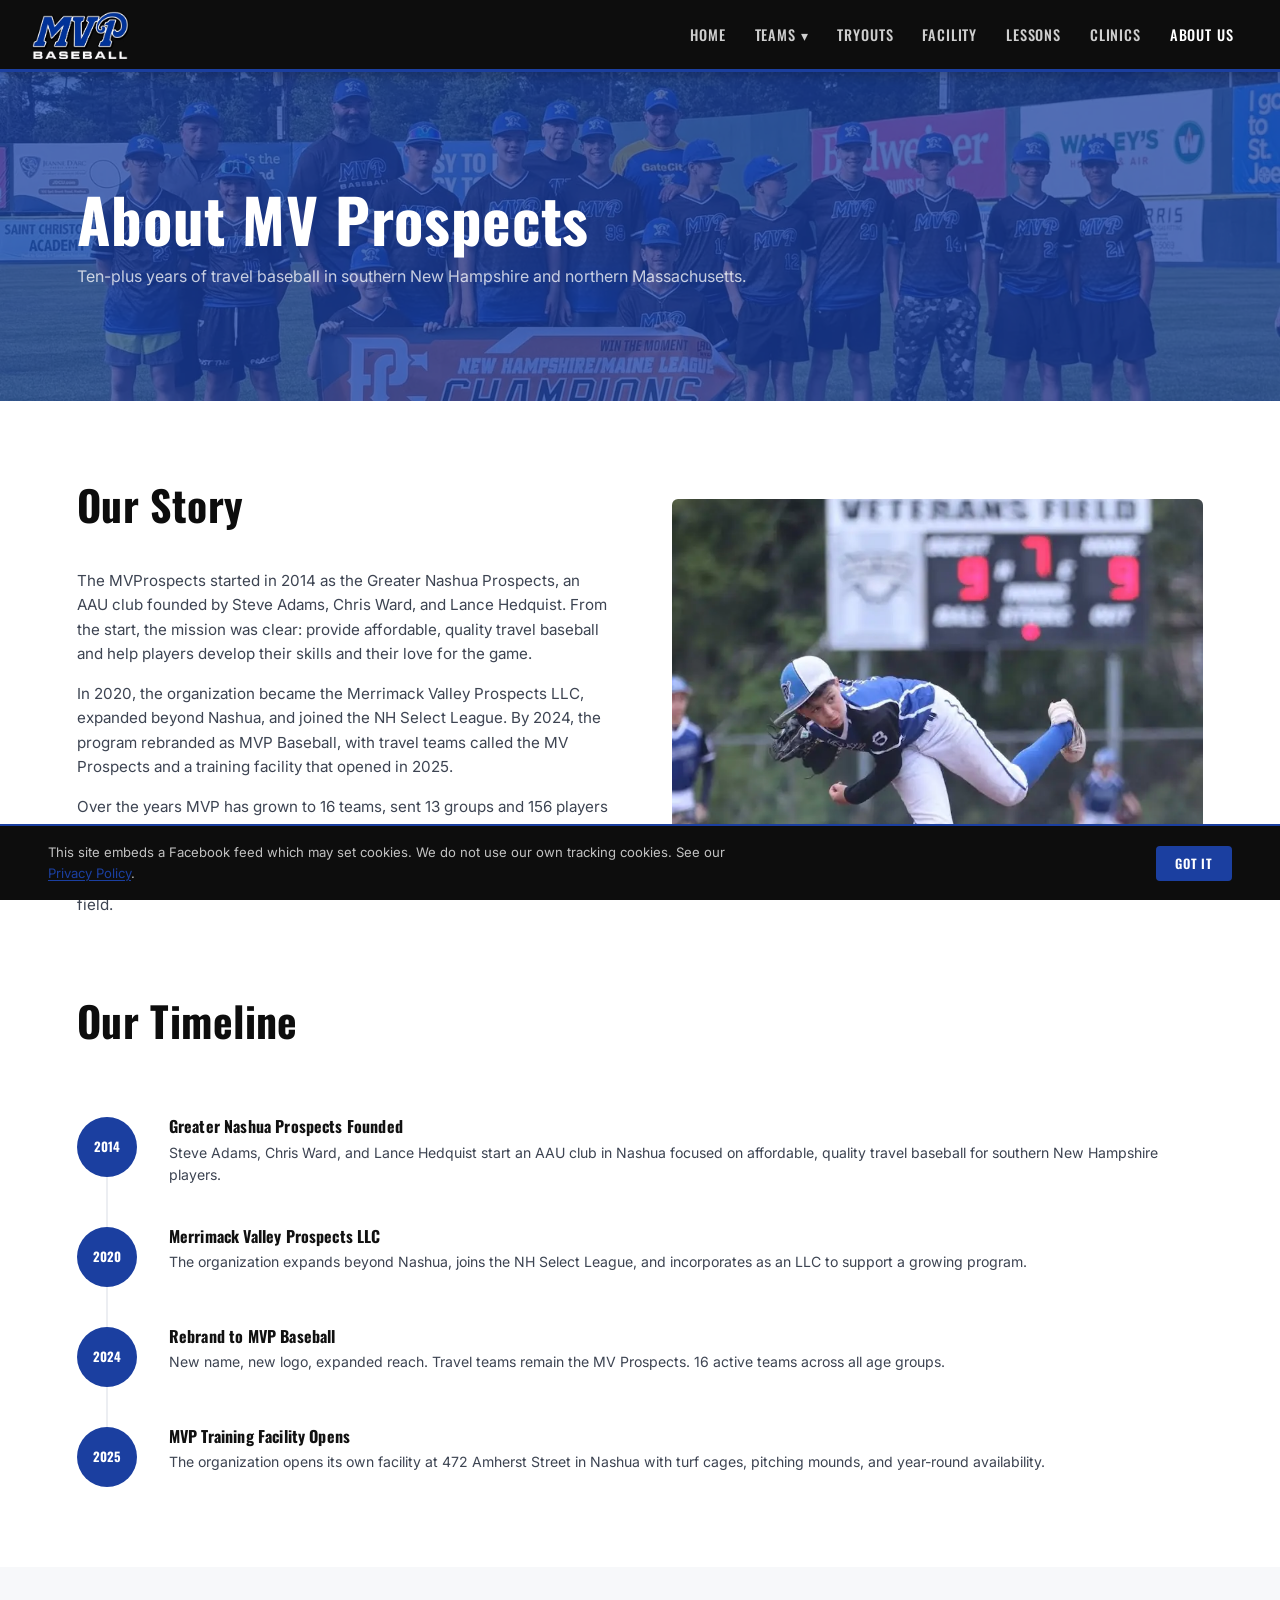
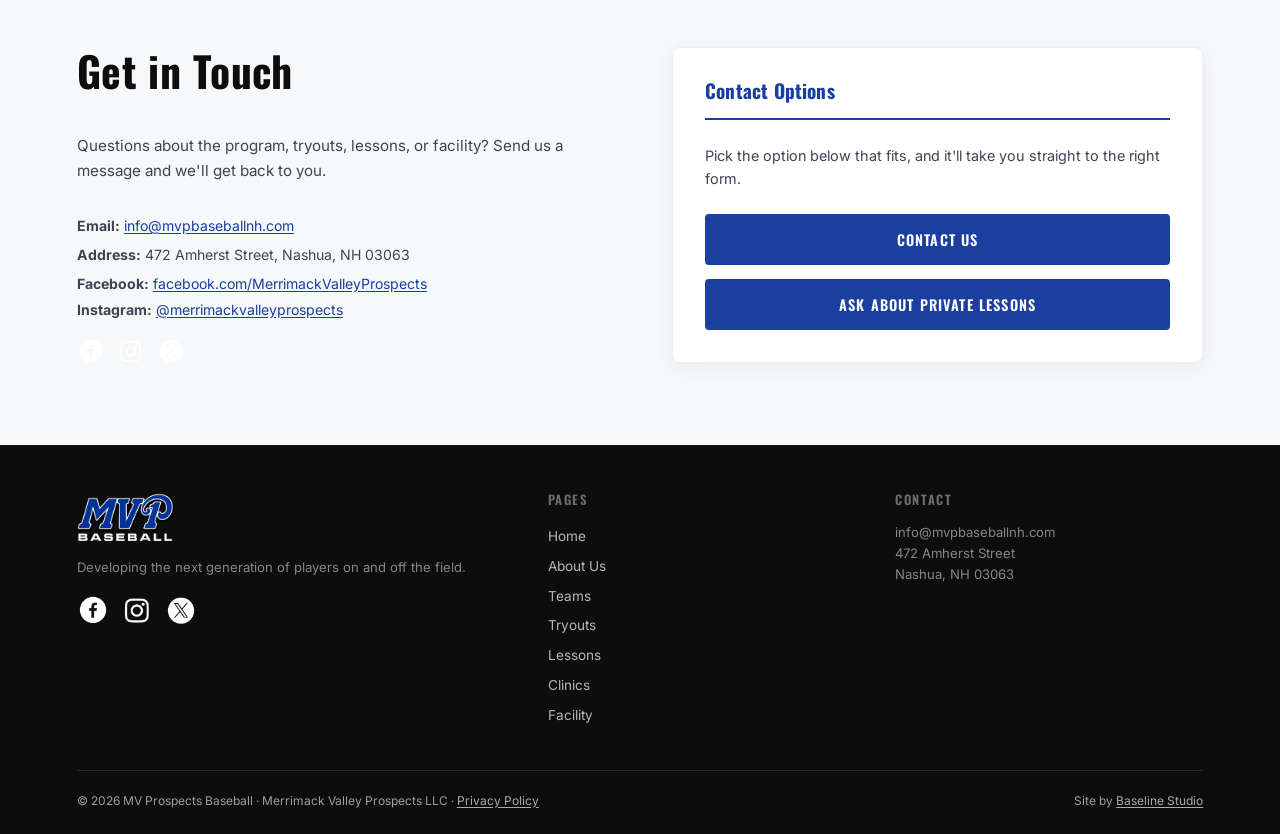
==== about.html @ f2919885 "all page splits" ====
<!DOCTYPE html>
<html lang="en">
<head>
<script>document.documentElement.classList.add('js');</script>
<meta charset="UTF-8">
<meta name="viewport" content="width=device-width, initial-scale=1.0">
<title>About Us | MV Prospects Baseball, Nashua NH</title>
<meta name="description" content="MV Prospects Baseball has served southern New Hampshire travel baseball players since 2014. Learn our story and see our timeline from Greater Nashua Prospects to today.">
<link rel="canonical" href="https://mvprospectsnh.com/about">
<meta property="og:title" content="About Us | MV Prospects Baseball, Nashua NH">
<meta property="og:description" content="MV Prospects Baseball has served southern New Hampshire travel baseball players since 2014.">
<meta property="og:type" content="website">
<meta property="og:url" content="https://mvprospectsnh.com/about">
<meta property="og:image" content="https://mvprospectsnh.com/assets/team1.webp">
<link rel="preconnect" href="https://fonts.googleapis.com">
<link href="https://fonts.googleapis.com/css2?family=Oswald:wght@400;500;600;700&family=Inter:wght@300;400;500;600&display=swap" rel="stylesheet">
<link rel="stylesheet" href="styles.css">
<script type="application/ld+json">
{
  "@context": "https://schema.org",
  "@type": "SportsClub",
  "name": "MV Prospects Baseball",
  "alternateName": "Merrimack Valley Prospects",
  "url": "https://mvprospectsnh.com/",
  "logo": "https://mvprospectsnh.com/assets/mvplogo.avif",
  "foundingDate": "2014",
  "address": {
    "@type": "PostalAddress",
    "streetAddress": "472 Amherst Street",
    "addressLocality": "Nashua",
    "addressRegion": "NH",
    "postalCode": "03063",
    "addressCountry": "US"
  },
  "areaServed": "Nashua, NH and southern New Hampshire",
  "sameAs": [
    "https://www.facebook.com/MerrimackValleyProspects/",
    "https://www.instagram.com/merrimackvalleyprospects/",
    "https://x.com/prospectsvalley"
  ]
}
</script>
</head>
<body data-page="about">

<a href="#main-content" class="skip-link">Skip to main content</a>
<div id="site-header"></div>

<main id="main-content" tabindex="-1">
  <div class="page-hero" style="position:relative;overflow:hidden;">
    <img src="assets/team1.webp" onerror="this.onerror=null;this.src='assets/team1.jpg';" alt="" style="position:absolute;inset:0;width:100%;height:100%;object-fit:cover;object-position:center 54%;opacity:0.25;z-index:0;">
    <h1 style="position:relative;z-index:1;">About MV Prospects</h1>
    <p style="position:relative;z-index:1;">Ten-plus years of travel baseball in southern New Hampshire and northern Massachusetts.</p>
  </div>
  <section class="section">
    <div class="split fade-in" style="margin-bottom:5rem;">
      <div>
        <div class="section-header"><h2>Our Story</h2></div>
        <p style="color:var(--gray-700);margin-bottom:1rem;font-size:0.95rem;">The MVProspects started in 2014 as the Greater Nashua Prospects, an AAU club founded by Steve Adams, Chris Ward, and Lance Hedquist. From the start, the mission was clear: provide affordable, quality travel baseball and help players develop their skills and their love for the game.</p>
        <p style="color:var(--gray-700);margin-bottom:1rem;font-size:0.95rem;">In 2020, the organization became the Merrimack Valley Prospects LLC, expanded beyond Nashua, and joined the NH Select League. By 2024, the program rebranded as MVP Baseball, with travel teams called the MV Prospects and a training facility that opened in 2025.</p>
        <p style="color:var(--gray-700);font-size:0.95rem;">Over the years MVP has grown to 16 teams, sent 13 groups and 156 players to Cooperstown, and created memories for hundreds of kids across the region. Success here isn't only measured in wins. It's about a love for the game, building community, and helping every player grow on and off the field.</p>
      </div>
      <div class="split-img img-zoom about-action3" style="overflow:hidden;border-radius:6px;">
        <img src="assets/action3.webp" onerror="this.onerror=null;this.src='assets/action3.jpg';" style="width:100%;height:100%;object-fit:cover;" loading="lazy" alt="MV Prospects game action">
      </div>
    </div>

    <div class="section-header"><h2>Our Timeline</h2></div>
    <div class="timeline" style="margin-bottom:0;">
      <div class="timeline-item fade-in stagger-1">
        <div class="timeline-year">2014</div>
        <div class="timeline-content">
          <h3>Greater Nashua Prospects Founded</h3>
          <p>Steve Adams, Chris Ward, and Lance Hedquist start an AAU club in Nashua focused on affordable, quality travel baseball for southern New Hampshire players.</p>
        </div>
      </div>
      <div class="timeline-item fade-in stagger-2">
        <div class="timeline-year">2020</div>
        <div class="timeline-content">
          <h3>Merrimack Valley Prospects LLC</h3>
          <p>The organization expands beyond Nashua, joins the NH Select League, and incorporates as an LLC to support a growing program.</p>
        </div>
      </div>
      <div class="timeline-item fade-in stagger-3">
        <div class="timeline-year">2024</div>
        <div class="timeline-content">
          <h3>Rebrand to MVP Baseball</h3>
          <p>New name, new logo, expanded reach. Travel teams remain the MV Prospects. 16 active teams across all age groups.</p>
        </div>
      </div>
      <div class="timeline-item fade-in stagger-4" style="padding-bottom:0;">
        <div class="timeline-year">2025</div>
        <div class="timeline-content">
          <h3>MVP Training Facility Opens</h3>
          <p>The organization opens its own facility at 472 Amherst Street in Nashua with turf cages, pitching mounds, and year-round availability.</p>
        </div>
      </div>
    </div>
  </section>

  <!-- Contact form on about page -->
  <section class="section section-alt">
    <div class="about-contact-grid">
      <div>
        <div class="section-header"><h2>Get in Touch</h2></div>
        <p style="color:var(--gray-700);font-size:0.95rem;margin-bottom:1.2rem;">Questions about the program, tryouts, lessons, or facility? Send us a message and we'll get back to you.</p>
        <div style="margin-top:2rem;">
          <p style="font-size:0.88rem;color:var(--gray-700);margin-bottom:0.4rem;"><strong>Email:</strong> <a href="mailto:info@mvpbaseballnh.com" style="color:var(--blue);">info@mvpbaseballnh.com</a></p>
          <p style="font-size:0.88rem;color:var(--gray-700);margin-bottom:0.4rem;"><strong>Address:</strong> 472 Amherst Street, Nashua, NH 03063</p>
          <p style="font-size:0.88rem;color:var(--gray-700);margin-bottom:0.2rem;"><strong>Facebook:</strong> <a href="https://www.facebook.com/MerrimackValleyProspects/" target="_blank" style="color:var(--blue);">facebook.com/MerrimackValleyProspects</a></p>
          <p style="font-size:0.88rem;color:var(--gray-700);margin-bottom:1rem;"><strong>Instagram:</strong> <a href="https://www.instagram.com/merrimackvalleyprospects/" target="_blank" style="color:var(--blue);">@merrimackvalleyprospects</a></p>
          <div style="display:flex;gap:0.75rem;margin-top:0.5rem;">
            <a href="https://www.facebook.com/MerrimackValleyProspects/" target="_blank"><img src="assets/facebook_logo.avif" alt="Facebook" style="width:28px;height:28px;object-fit:contain;"></a>
            <a href="https://www.instagram.com/merrimackvalleyprospects/" target="_blank"><img src="assets/insta_logo.avif" alt="Instagram" style="width:28px;height:28px;object-fit:contain;"></a>
            <a href="https://x.com/prospectsvalley" target="_blank"><img src="assets/x_logo.avif" alt="X" style="width:28px;height:28px;object-fit:contain;"></a>
          </div>
        </div>
      </div>
      <div class="contact-form-card fade-in">
        <h3>Contact Options</h3>
        <p style="color:var(--gray-700);font-size:0.9rem;margin-bottom:1.5rem;">Pick the option below that fits, and it'll take you straight to the right form.</p>
        <a href="https://mvprospectsnh.byga.net/f/lwzmftkkul" target="_blank" class="btn btn-primary" style="width:100%;text-align:center;display:block;margin-bottom:0.9rem;">Contact Us</a>
        <a href="https://mvprospectsnh.byga.net/f/oagjrgxjys" target="_blank" class="btn btn-primary" style="width:100%;text-align:center;display:block;">Ask About Private Lessons</a>
      </div>
    </div>
  </section>
</main>

<div id="site-footer"></div>

<script src="main.js"></script>
<script data-goatcounter="https://mvprospects.goatcounter.com/count" async src="//gc.zgo.at/count.js"></script>
</body>
</html>
---- styles.css ----
*, *::before, *::after { box-sizing: border-box; margin: 0; padding: 0; }
html { scroll-behavior: smooth; }
body { font-family: 'Inter', sans-serif; background: #fff; color: #111; line-height: 1.6; }
a, button, [onclick] { cursor: pointer; }
a { text-decoration: none; color: inherit; }
img { max-width: 100%; display: block; }

:root {
  --blue:       #1B3FA0;
  --blue-dark:  #122B6E;
  --blue-light: #2E56C8;
  --black:      #0D0D0D;
  --gold:       #D4A017;
  --white:      #ffffff;
  --gray-50:    #F7F8FA;
  --gray-100:   #ECEEF2;
  --gray-400:   #6B7280;
  --gray-700:   #3D4452;
  --nav-h:      72px;
}

::selection { background: var(--blue); color: var(--white); }
a:focus-visible, button:focus-visible, input:focus-visible, select:focus-visible, textarea:focus-visible {
  outline: 2px solid var(--blue-light); outline-offset: 2px;
}
:root { --ease-out: cubic-bezier(0.22, 1, 0.36, 1); }
@media (prefers-reduced-motion: reduce) {
  *, *::before, *::after {
    animation-duration: 0.01ms !important;
    animation-iteration-count: 1 !important;
    transition-duration: 0.01ms !important;
    scroll-behavior: auto !important;
  }
}

h1,h2,h3,h4,h5 { font-family: 'Oswald', sans-serif; font-weight: 700; line-height: 1.15; letter-spacing: 0.01em; }
h1 { font-size: clamp(2.2rem, 5vw, 3.8rem); }
h2 { font-size: clamp(1.6rem, 3.5vw, 2.6rem); }
h3 { font-size: 1.3rem; }

/* NAV */
.nav {
  position: fixed; top: 0; left: 0; right: 0; z-index: 1000;
  height: var(--nav-h);
  background: var(--black);
  border-bottom: 3px solid var(--blue);
  display: flex; align-items: center;
  padding: 0 2rem;
  box-shadow: 0 2px 12px rgba(0,0,0,0.3);
}
.nav-logo { display: flex; align-items: center; flex-shrink: 0; }
.nav-logo img { height: 48px; width: auto; }
.nav-links {
  display: flex; align-items: center; gap: 0;
  margin-left: auto; list-style: none;
}
.nav-links li { position: relative; }
.nav-links a, .nav-links button {
  display: block; padding: 0 0.9rem;
  height: var(--nav-h); line-height: var(--nav-h);
  font-family: 'Oswald', sans-serif; font-size: 0.9rem; font-weight: 500;
  letter-spacing: 0.06em; text-transform: uppercase;
  color: rgba(255,255,255,0.8); background: none; border: none;
  transition: color 0.15s; white-space: nowrap;
}
.nav-links a:hover, .nav-links button:hover, .nav-links a[aria-current="page"] { color: var(--white); }
.nav-links li:hover .nav-dropdown, .nav-links li:focus-within .nav-dropdown { display: grid; }
.nav-dropdown {
  display: none;
  position: absolute; top: calc(var(--nav-h) - 3px); left: 0;
  background: var(--white);
  border-top: 3px solid var(--blue);
  border-bottom: 3px solid var(--blue);
  grid-template-columns: repeat(3, 1fr);
  min-width: 480px;
  box-shadow: 0 8px 24px rgba(0,0,0,0.12);
  z-index: 100;
}
.nav-dropdown a {
  display: block; height: auto; line-height: 1;
  padding: 0.7rem 1rem; font-size: 0.82rem;
  color: var(--gray-700); border-right: 1px solid var(--gray-100);
  border-bottom: 1px solid var(--gray-100);
}
.nav-dropdown a:hover { background: var(--gray-50); color: var(--blue); }
.nav-cta {
  margin-left: 0.8rem;
  padding: 0 1.2rem !important;
  height: 38px !important; line-height: 38px !important;
  background: var(--blue) !important; color: var(--white) !important;
  border-radius: 4px; font-size: 0.82rem !important;
  transition: background 0.15s !important; align-self: center;
}
.nav-cta:hover { background: var(--blue-dark) !important; color: var(--white) !important; }
.nav-hamburger {
  display: none; margin-left: auto;
  background: none; border: none; padding: 8px;
  flex-direction: column; gap: 5px; cursor: pointer;
  z-index: 1001;
}
.nav-hamburger span { display: block; width: 24px; height: 2px; background: var(--white); border-radius: 2px; }
.mobile-menu {
  display: none; position: fixed; top: var(--nav-h); left: 0; right: 0;
  background: var(--black); border-top: 1px solid rgba(255,255,255,0.08);
  z-index: 999; padding: 1rem 0;
  box-shadow: 0 8px 24px rgba(0,0,0,0.3);
  max-height: calc(100vh - var(--nav-h)); overflow-y: auto;
}
.mobile-menu.open { display: block; animation: menuSlide 0.28s var(--ease-out) both; }
/* No-JS fallback: visually hidden but keyboard-focusable checkboxes that drive
   the mobile menu via CSS alone when JavaScript never runs. */
.visually-hidden-checkbox {
  position: absolute; width: 1px; height: 1px; padding: 0; margin: -1px;
  overflow: hidden; clip: rect(0,0,0,0); white-space: nowrap; border: 0;
}
@media (min-width: 961px) { .visually-hidden-checkbox { display: none; } }
#navToggle:focus-visible ~ nav .no-js-only-hamburger,
#navTeamsToggle:focus-visible ~ .no-js-only-teams-label {
  outline: 2px solid var(--blue-light); outline-offset: 2px;
}
.no-js-only-hamburger, .no-js-only-teams-label { display: none; }
@keyframes menuSlide {
  from { opacity: 0; transform: translateY(-10px); }
  to   { opacity: 1; transform: translateY(0); }
}
.mobile-menu a, .mobile-menu button {
  display: block; padding: 0.85rem 1.5rem;
  font-family: 'Oswald', sans-serif; font-size: 1rem;
  font-weight: 500; letter-spacing: 0.05em; text-transform: uppercase;
  color: rgba(255,255,255,0.8); background: none; border: none;
  border-bottom: 1px solid rgba(255,255,255,0.08); text-align: left; width: 100%;
}
.mobile-menu a:hover, .mobile-menu button:hover { color: var(--white); background: rgba(255,255,255,0.05); }

main { padding-top: var(--nav-h); min-height: 100vh; display: block; }

/* SECTION HEADER with diagonal stripe */
.section-header {
  display: inline-flex; align-items: center; gap: 0.8rem;
  margin-bottom: 2.5rem;
}
.section-header::before { display: none; }
.section-header h2 { color: var(--black); }
.section-header.white h2 { color: var(--white); }
.section-header.center { margin: 0 auto 2.5rem; }

/* BUTTONS */
.btn {
  display: inline-block;
  font-family: 'Oswald', sans-serif; font-size: 0.9rem; font-weight: 600;
  letter-spacing: 0.08em; text-transform: uppercase;
  padding: 0.75rem 1.8rem; border-radius: 4px; border: 2px solid transparent;
  transition: all 0.15s;
}
.btn-primary { background: var(--blue); color: var(--white); border-color: var(--blue); }
.btn-primary:hover { background: var(--blue-dark); border-color: var(--blue-dark); }
.btn-outline { background: transparent; color: var(--white); border-color: var(--white); }
.btn-outline:hover { background: var(--white); color: var(--blue); }
.btn-outline-blue { background: transparent; color: var(--blue); border-color: var(--blue); }
.btn-outline-blue:hover { background: var(--blue); color: var(--white); }
.btn-gold { background: var(--gold); color: var(--black); border-color: var(--gold); }
.btn-gold:hover { background: #b8880f; border-color: #b8880f; }

.img-placeholder {
  background: var(--gray-100); display: flex; align-items: center; justify-content: center;
  color: var(--gray-400); font-size: 0.8rem;
  font-family: 'Oswald', sans-serif; letter-spacing: 0.05em; text-transform: uppercase;
}


/* SECTIONS */
.section { padding: 5rem clamp(1.5rem, 6vw, 6rem); }
.section-alt { background: var(--gray-50); }

/* SPLIT */
.split { display: grid; grid-template-columns: 1fr 1fr; gap: 4rem; align-items: center; }
.split-img { border-radius: 6px; overflow: hidden; height: 400px; }
.split-text p { color: var(--gray-700); margin-bottom: 1.5rem; font-size: 0.95rem; }
@media (max-width: 768px) { .split { grid-template-columns: 1fr; } .split-img { height: 260px; order: -1; } }

/* ── HOME PAGE ─────────────────────────────────── */

/* Hero: baseball-field-style dark grass with stitching accent */
.hero {
  position: relative;
  height: calc(90vh - var(--nav-h));
  min-height: 560px;
  background: var(--black);
  display: flex; align-items: center; overflow: hidden;
}
/* Baseball diamond graphic in background */
.hero-diamond {
  position: absolute; right: -40px; top: 50%;
  transform: translateY(-50%) rotate(45deg);
  width: 520px; height: 520px;
  border: 3px solid rgba(255,255,255,0.04);
  background: rgba(27,63,160,0.12);
  z-index: 1; pointer-events: none;
}
.hero-diamond::before {
  content: '';
  position: absolute; inset: 40px;
  border: 2px solid rgba(212,160,23,0.15);
}
.hero-stitches {
  position: absolute; top: 0; left: 0; right: 0; bottom: 0;
  z-index: 1; pointer-events: none; overflow: hidden;
}
/* SVG baseball stitching arcs in top-right */
.hero-bg {
  position: absolute; inset: 0;
  background: linear-gradient(115deg, rgba(13,13,13,0.92) 0%, rgba(27,63,160,0.7) 55%, rgba(13,13,13,0.85) 100%);
  z-index: 2;
}
.hero > img {
  animation: heroSettle 1.6s var(--ease-out) both;
}
@keyframes heroSettle {
  from { transform: scale(1.06); }
  to   { transform: scale(1); }
}
.hero-content {
  position: relative; z-index: 3;
  padding: 0 clamp(1.5rem, 6vw, 6rem);
  max-width: 800px;
}
.hero h1 { color: var(--white); margin-bottom: 1.2rem; text-shadow: 0 2px 16px rgba(0,0,0,0.4); }
.hero-sub {
  color: rgba(255,255,255,0.78); font-size: 1.05rem;
  max-width: 540px; margin-bottom: 2rem; font-weight: 300; line-height: 1.7;
}
.hero-actions { display: flex; gap: 1rem; flex-wrap: wrap; }

/* Stats bar */
.stats-bar {
  background: var(--blue); padding: 1.4rem 2rem;
  display: flex; justify-content: center; gap: clamp(2rem, 6vw, 6rem); flex-wrap: wrap;
}
.stat-item { text-align: center; color: var(--white); }
.stat-num {
  font-family: 'Oswald', sans-serif;
  font-size: clamp(1.6rem, 3vw, 2.2rem); font-weight: 700;
  display: block; line-height: 1;
  font-variant-numeric: tabular-nums;
}
.stat-label { font-size: 0.72rem; letter-spacing: 0.12em; text-transform: uppercase; color: rgba(255,255,255,0.65); margin-top: 0.4rem; display: block; }
@keyframes statGlow {
  0%   { text-shadow: none; }
  40%  { text-shadow: 0 0 18px rgba(255,255,255,0.9), 0 0 36px rgba(255,255,255,0.5); }
  100% { text-shadow: none; }
}
.stat-num.glow { animation: statGlow 1.2s ease forwards; }

/* Feature cards */
.feature-grid {
  display: grid; grid-template-columns: repeat(auto-fit, minmax(260px, 1fr));
  gap: 2rem; margin-top: 3rem;
}
.feature-card {
  background: var(--white); border: 1px solid var(--gray-100);
  border-radius: 6px; padding: 2rem 1.8rem;
  transition: box-shadow 0.2s, transform 0.2s;
}
.feature-card:hover { box-shadow: 0 8px 28px rgba(27,63,160,0.12); transform: translateY(-3px); }
.feature-icon {
  width: 48px; height: 48px; border-radius: 4px;
  background: var(--blue); display: flex; align-items: center; justify-content: center;
  margin-bottom: 1.2rem; font-size: 1.4rem;
}
.feature-icon svg { width: 24px; height: 24px; fill: none; stroke: #fff; stroke-width: 2; stroke-linecap: round; stroke-linejoin: round; }
.feature-card h3 { font-size: 1.1rem; margin-bottom: 0.6rem; color: var(--black); }
.feature-card p { font-size: 0.9rem; color: var(--gray-700); line-height: 1.6; }

/* Facebook feed embed */
.fb-section {
  background: var(--gray-50); padding: 5rem clamp(1.5rem, 6vw, 6rem);
}
.fb-wrapper {
  display: flex; gap: 3rem; align-items: flex-start;
  flex-wrap: wrap;
}
.fb-embed-container {
  flex: 0 0 500px; max-width: 100%;
  border-radius: 6px; overflow: hidden;
  box-shadow: 0 4px 16px rgba(0,0,0,0.08);
}
.fb-embed-fallback {
  background: var(--white); border: 1px solid var(--gray-100);
  border-radius: 6px; padding: 2rem; text-align: center;
  color: var(--gray-400); font-size: 0.85rem;
}
.fb-side { flex: 1; min-width: 240px; }
.fb-side h3 { font-size: 1.4rem; margin-bottom: 0.8rem; }
.fb-side p { color: var(--gray-700); font-size: 0.92rem; margin-bottom: 1.5rem; }

/* Interest form */
.interest-form-card {
  background: var(--white); border: 1px solid var(--gray-100);
  border-radius: 8px; padding: 2rem;
  box-shadow: 0 4px 20px rgba(0,0,0,0.06);
  max-width: 520px;
}
.interest-form-card h3 {
  font-size: 1.2rem; margin-bottom: 1.5rem;
  padding-bottom: 1rem; border-bottom: 2px solid var(--blue); color: var(--blue);
}

/* PAGE HERO */
.page-hero {
  background: var(--blue); padding: 7rem clamp(1.5rem, 6vw, 6rem);
  position: relative; overflow: hidden;
}
.page-hero h1 { color: var(--white); position: relative; z-index: 1; }
.page-hero p { color: rgba(255,255,255,0.75); margin-top: 0.6rem; font-size: 1rem; position: relative; z-index: 1; }

/* TEAMS */
.teams-grid { margin-top: 1.5rem; }
.team-card {
  display: flex; align-items: center; justify-content: space-between;
  padding: 1rem 1.2rem; border-bottom: 1px solid var(--gray-100);
  gap: 1rem; transition: background 0.15s;
}
.team-card:first-child { border-top: 1px solid var(--gray-100); }
.team-card:hover { background: var(--gray-50); }
.team-left { display: flex; align-items: center; gap: 1.2rem; }
.team-age { font-family: 'Oswald', sans-serif; font-size: 1.1rem; font-weight: 700; color: var(--blue); min-width: 90px; }
.team-coach { font-size: 0.88rem; color: var(--gray-700); }
.team-coach strong { color: var(--black); }
.team-actions a {
  font-family: 'Oswald', sans-serif; font-size: 0.72rem; font-weight: 600;
  letter-spacing: 0.08em; text-transform: uppercase;
  padding: 0.45rem 0.9rem; border-radius: 4px;
  background: var(--gray-50); color: var(--blue); border: 1px solid var(--gray-100);
  transition: all 0.15s; white-space: nowrap;
}
.team-actions a:hover { background: var(--blue); color: var(--white); border-color: var(--blue); }

/* TRYOUTS */
.tryout-dates { background: var(--gray-50); border-radius: 6px; padding: 1.5rem; margin-bottom: 2rem; }
.tryout-dates h3 { font-size: 1rem; margin-bottom: 1rem; color: var(--blue); }
.tryout-date-row {
  display: flex; align-items: flex-start; gap: 1rem;
  padding: 0.8rem 0; border-bottom: 1px solid var(--gray-100); font-size: 0.9rem;
}
.tryout-date-row:last-child { border-bottom: none; }
.tryout-date-tag {
  background: var(--blue); color: var(--white);
  font-family: 'Oswald', sans-serif; font-size: 0.75rem; font-weight: 600;
  padding: 0.25rem 0.6rem; border-radius: 3px; white-space: nowrap; flex-shrink: 0;
}
.home-contact-grid, .about-contact-grid {
  display: grid; grid-template-columns: 1fr 1fr; gap: 4rem; align-items: start;
  width: 100%;
}
.contact-form-card {
  background: var(--white); border: 1px solid var(--gray-100);
  border-radius: 8px; padding: 2rem;
  box-shadow: 0 4px 20px rgba(0,0,0,0.06);
  width: 100%; box-sizing: border-box;
}
.contact-form-card h3 {
  font-size: 1.2rem; margin-bottom: 1.5rem;
  padding-bottom: 1rem; border-bottom: 2px solid var(--blue); color: var(--blue);
}

/* FACILITY */
.facility-feature-grid {
  display: grid; grid-template-columns: repeat(auto-fill, minmax(260px, 1fr));
  gap: 1.5rem; margin-top: 2rem;
}
.facility-feature {
  background: var(--white); border: 1px solid var(--gray-100);
  border-radius: 6px; overflow: hidden;
}
.facility-feature-img { height: 160px; }
.facility-feature-body { padding: 1.2rem; }
.facility-feature-body h3 { font-size: 1.05rem; margin-bottom: 0.4rem; }
.facility-feature-body p { font-size: 0.85rem; color: var(--gray-700); }
.facility-cta-banner {
  background: var(--blue); color: var(--white);
  border-radius: 8px; padding: 2.5rem; text-align: center; margin-top: 3rem;
}
.facility-cta-banner h3 { font-size: 1.4rem; margin-bottom: 0.6rem; color: var(--white); }
.facility-cta-banner p { color: rgba(255,255,255,0.8); margin-bottom: 1.5rem; }

/* LESSONS */
.instructor-grid {
  display: grid; grid-template-columns: repeat(auto-fill, minmax(280px, 1fr));
  gap: 1.5rem; margin-top: 2rem;
}
.instructor-card {
  background: var(--white); border: 1px solid var(--gray-100);
  border-radius: 8px; overflow: hidden;
  transition: box-shadow 0.2s;
}
.instructor-card:hover { box-shadow: 0 6px 20px rgba(0,0,0,0.1); }
.instructor-img {
  height: 200px; overflow: hidden; position: relative;
}
.instructor-img img { width: 100%; height: 100%; object-fit: cover; object-position: top; }
.instructor-body { padding: 1.3rem; }
.instructor-body h3 { font-size: 1.1rem; margin-bottom: 0.2rem; }
.instructor-role {
  font-size: 0.75rem; color: var(--blue); font-weight: 600;
  text-transform: uppercase; letter-spacing: 0.08em; margin-bottom: 0.7rem;
}
.instructor-body p { font-size: 0.84rem; color: var(--gray-700); line-height: 1.55; margin-bottom: 0.6rem; }
.instructor-awards { margin-top: 0.8rem; }
.instructor-awards h4 { font-size: 0.75rem; font-family: 'Oswald', sans-serif; letter-spacing: 0.08em; text-transform: uppercase; color: var(--gray-400); margin-bottom: 0.4rem; }
.instructor-awards ul { list-style: none; }
.instructor-awards li { font-size: 0.78rem; color: var(--gray-700); padding: 0.18rem 0; }
.instructor-awards li::before { content: '· '; color: var(--blue); font-weight: 700; }

/* CLINICS */
.clinic-card {
  background: var(--white); border: 1px solid var(--gray-100);
  border-radius: 8px; overflow: hidden; transition: box-shadow 0.2s;
}
.clinic-card:hover { box-shadow: 0 6px 20px rgba(0,0,0,0.1); }
.clinic-header {
  background: var(--blue); padding: 1.2rem 1.5rem;
  display: flex; justify-content: space-between; align-items: center;
}
.clinic-header h3 { color: var(--white); font-size: 1.1rem; }
.clinic-badge {
  background: var(--gold); color: var(--black);
  font-family: 'Oswald', sans-serif; font-size: 0.7rem; font-weight: 700;
  padding: 0.25rem 0.6rem; border-radius: 3px; letter-spacing: 0.08em; text-transform: uppercase;
}
.clinic-body { padding: 1.5rem; }
.clinic-body p { font-size: 0.88rem; color: var(--gray-700); margin-bottom: 1rem; }
.clinic-meta { display: flex; gap: 1rem; flex-wrap: wrap; margin-bottom: 1rem; }
.clinic-meta-item { font-size: 0.8rem; color: var(--gray-700); display: flex; align-items: center; gap: 0.35rem; }
.clinic-meta-item svg { width: 14px; height: 14px; stroke: var(--blue); stroke-width: 2; fill: none; }

/* ABOUT */
.timeline { margin-top: 2rem; }
.timeline-item { display: flex; gap: 2rem; padding-bottom: 2.5rem; position: relative; }
.timeline-item:not(:last-child)::after {
  content: ''; position: absolute; left: 29px; top: 48px;
  bottom: 0; width: 2px; background: var(--gray-100);
}
.timeline-year {
  width: 60px; height: 60px; border-radius: 50%; background: var(--blue); color: var(--white);
  font-family: 'Oswald', sans-serif; font-size: 0.8rem; font-weight: 700;
  display: flex; align-items: center; justify-content: center;
  flex-shrink: 0; position: relative; z-index: 1; text-align: center; line-height: 1.2;
}
.timeline-content h3 { font-size: 1rem; margin-bottom: 0.4rem; }
.timeline-content p { font-size: 0.88rem; color: var(--gray-700); }

/* FOOTER */
.footer { background: var(--black); color: var(--white); padding: 3rem clamp(1.5rem, 6vw, 6rem) 1.5rem; }
.footer-grid {
  display: grid; grid-template-columns: 1.4fr 1fr 1fr;
  gap: 2.5rem; margin-bottom: 2.5rem;
}
@media (max-width: 768px) { .footer-grid { grid-template-columns: 1fr 1fr; } }
@media (max-width: 500px) { .footer-grid { grid-template-columns: 1fr; } }
.footer-brand img { height: 50px; margin-bottom: 1rem; filter: brightness(0) invert(1); }
.footer-brand p { font-size: 0.82rem; color: rgba(255,255,255,0.5); line-height: 1.6; }
.footer-col h4 {
  font-family: 'Oswald', sans-serif; font-size: 0.8rem; font-weight: 600;
  letter-spacing: 0.12em; text-transform: uppercase; color: rgba(255,255,255,0.4); margin-bottom: 0.9rem;
}
.footer-col a { display: block; font-size: 0.85rem; color: rgba(255,255,255,0.7); padding: 0.25rem 0; transition: color 0.15s; }
.footer-col a:hover { color: var(--white); }
.footer-col p { font-size: 0.82rem; color: rgba(255,255,255,0.5); line-height: 1.6; }
.footer-social { display: flex; gap: 0.75rem; margin-top: 0.8rem; }
.footer-social a {
  display: flex; align-items: center; justify-content: center;
  width: 36px; height: 36px; border-radius: 4px;
  background: rgba(255,255,255,0.08); color: var(--white) !important;
  font-size: 0.75rem; font-weight: 700; font-family: 'Oswald', sans-serif;
  transition: background 0.15s;
}
.footer-social a:hover { background: var(--blue); }
.footer-mobile-contact { display: none; }
@media (max-width: 768px) {
  .footer-contact-col { display: none !important; }
  .footer-mobile-contact { display: block !important; }
}
.footer-bottom {
  border-top: 1px solid rgba(255,255,255,0.1); padding-top: 1.2rem;
  display: flex; justify-content: space-between; align-items: center; flex-wrap: wrap; gap: 0.5rem;
  font-size: 0.75rem; color: rgba(255,255,255,0.6);
}
.footer-bottom a { color: rgba(255,255,255,0.65); text-decoration: underline; text-underline-offset: 2px; }
.footer-bottom a:hover { color: var(--white); }

@media (max-width: 960px) { .nav-links { display: none; } .nav-hamburger { display: flex; } }

/* SCROLLING GALLERY */
.gallery-section { background: var(--black); padding: 4rem 0; overflow: hidden; }
.gallery-section .section-header { padding: 0 clamp(1.5rem,6vw,6rem); margin-bottom: 2rem; }
.gallery-track-wrap {
  overflow: hidden; width: 100%;
  -webkit-mask-image: linear-gradient(90deg, transparent, #000 5%, #000 95%, transparent);
  mask-image: linear-gradient(90deg, transparent, #000 5%, #000 95%, transparent);
}
.gallery-track {
  display: flex; gap: 1rem;
  width: max-content;
  animation: galleryScroll 32s linear infinite;
}
.gallery-track:hover { animation-play-state: paused; }
.gallery-track img {
  height: 280px; width: 380px;
  object-fit: cover; border-radius: 6px;
  flex-shrink: 0;
  transition: transform 0.3s, box-shadow 0.3s;
}
.gallery-track img:hover { transform: scale(1.02); box-shadow: 0 8px 24px rgba(0,0,0,0.5); }
@keyframes galleryScroll {
  0%   { transform: translateX(0); }
  100% { transform: translateX(-50%); }
}


/* MOBILE FIXES */
@media (max-width: 960px) {
  .nav-links { display: none !important; }
  .nav-hamburger { display: flex !important; margin-right: 0.5rem; }
  html.js .no-js-only-hamburger { display: none !important; }
  html:not(.js) .js-only-hamburger { display: none !important; }
  html:not(.js) #navToggle:checked ~ .mobile-menu { display: block; }
}
@media (max-width: 768px) {
  /* Reduce section spacing on mobile */
  .section { padding: 2.5rem 1.2rem !important; }
  .section-alt { padding: 2.5rem 1.2rem !important; }
  .fb-section { padding: 2.5rem 1.2rem !important; }
  .gallery-section { padding: 2rem 0 !important; }
  .page-hero { padding: 5rem 1.2rem !important; }

  /* Swift buttons smaller on mobile */
  .swift-btn { font-size: 0.72rem !important; padding: 0.6rem 1rem !important; letter-spacing: 0.04em !important; }

  .footer-grid { grid-template-columns: 1fr !important; text-align: center; }
  .footer-two-col { display: grid !important; grid-template-columns: 1fr; gap: 1.5rem; }
  .footer-contact-col { display: none; }
  .footer-two-col::after { content: ''; }
  .footer-col a { display: block; }
  .footer-social { justify-content: center; }
  .footer-brand img { margin: 0 auto 1rem; }

  /* Stats: 2x2 grid centered */
  .stats-bar { display: grid !important; grid-template-columns: 1fr 1fr; gap: 0; padding: 1.5rem 0.5rem; }
  .stat-item { text-align: center; display: flex; flex-direction: column; align-items: center; justify-content: flex-start; padding: 0.6rem 0.25rem; }
  .stat-num { font-size: 1.85rem !important; line-height: 1; display: block !important; width: 100%; text-align: center !important; margin-bottom: 0.35rem; }
  .stat-label { font-size: 0.6rem !important; letter-spacing: 0.06em; white-space: normal; display: block !important; text-align: center !important; line-height: 1.3; margin-top: 0 !important; color: rgba(255,255,255,0.65) !important; }

  /* Hero: shorter */
  .hero { height: 55vmax !important; min-height: 320px !important; }
  /* Page hero: hide subtext, bigger h1, center images on mobile */
  .page-hero p { display: none !important; }
  .page-hero h1 { font-size: 2.4rem !important; }
  .page-hero img { object-position: center center !important; }

  /* Cooperstown split: image below text */
  .coop-split { grid-template-columns: 1fr !important; }
  .coop-split .split-img { order: 2; height: 220px !important; }

  /* Gallery: smaller images */
  .gallery-track img { height: 160px !important; width: 220px !important; }

  /* Tryout images stack */
  .tryout-img-grid { grid-template-columns: 1fr !important; }
  .tryout-img-grid img { height: 200px !important; }

  /* Contact grids stack */
  .home-contact-grid { grid-template-columns: 1fr !important; gap: 1.2rem !important; }
  .about-contact-grid { grid-template-columns: 1fr !important; gap: 1.2rem !important; }
  .split { margin-bottom: 2rem !important; }
  .about-action3 { display: none !important; }
  .split.fade-in[style*="margin-bottom:5rem"] { margin-bottom: 1rem !important; }

  /* Teams list: centered on mobile */
  .team-card { flex-direction: column; align-items: center; text-align: center; gap: 0.5rem; padding: 1rem; }
  .team-left { flex-direction: column; align-items: center; gap: 0.2rem; }
  .team-actions a { display: block; }

  /* Mobile dropdown in menu */
  .mobile-submenu {
    display: none; background: rgba(255,255,255,0.05);
    border-top: 1px solid rgba(255,255,255,0.06);
  }
  .mobile-submenu.open { display: block; }
  .mobile-submenu a {
    padding: 0.6rem 2rem; font-size: 0.82rem; color: rgba(255,255,255,0.65);
    border-bottom: 1px solid rgba(255,255,255,0.04);
  }
  html:not(.js) #navTeamsToggle:checked ~ .mobile-submenu { display: block; }
  html.js .no-js-only-teams-label { display: none !important; }
  html:not(.js) .mobile-teams-toggle { display: none !important; }
  html:not(.js) .no-js-only-teams-label { display: flex !important; justify-content: space-between; align-items: center; }
  .mobile-teams-toggle { display: flex !important; justify-content: space-between; align-items: center; }
  .mobile-teams-toggle span { font-family: "Oswald", sans-serif; font-size: 1rem; font-weight: 500; letter-spacing: 0.05em; text-transform: uppercase; color: rgba(255,255,255,0.8); }
  .mobile-chevron { transition: transform 0.25s ease; display: inline-block; color: rgba(255,255,255,0.5); }
  .mobile-chevron.open { transform: rotate(180deg); }
}


/* ANIMATIONS */
.fade-in {
  opacity: 0; transform: translateY(22px);
  transition: opacity 0.7s var(--ease-out), transform 0.7s var(--ease-out);
}
.fade-in.visible { opacity: 1; transform: translateY(0); }
.fade-in-left {
  opacity: 0; transform: translateX(-28px);
  transition: opacity 0.7s var(--ease-out), transform 0.7s var(--ease-out);
}
.fade-in-left.visible { opacity: 1; transform: translateX(0); }
.fade-in-right {
  opacity: 0; transform: translateX(28px);
  transition: opacity 0.7s var(--ease-out), transform 0.7s var(--ease-out);
}
.fade-in-right.visible { opacity: 1; transform: translateX(0); }

/* Hero content slides up on load */
.hero-content { animation: heroSlideUp 0.7s ease both; }
@keyframes heroSlideUp {
  from { opacity: 0; transform: translateY(30px); }
  to   { opacity: 1; transform: translateY(0); }
}

/* Stats bar items pop in */
.stat-item { animation: statPop 0.4s ease both; }
.stat-item:nth-child(1) { animation-delay: 0.05s; }
.stat-item:nth-child(2) { animation-delay: 0.12s; }
.stat-item:nth-child(3) { animation-delay: 0.19s; }
.stat-item:nth-child(4) { animation-delay: 0.26s; }
@keyframes statPop {
  from { opacity: 0; transform: scale(0.85); }
  to   { opacity: 1; transform: scale(1); }
}

/* Page hero slides down */
.page-hero h1 { animation: heroSlideUp 0.5s ease both; }
.page-hero p  { animation: heroSlideUp 0.5s 0.1s ease both; }

/* Team list rows */
.team-card { animation: none; }
.team-card.visible { animation: fadeRow 0.35s ease both; }
@keyframes fadeRow {
  from { opacity: 0; transform: translateX(-12px); }
  to   { opacity: 1; transform: translateX(0); }
}

/* Button hover lift + press */
.btn { transition: all 0.18s ease; }
.btn:hover { transform: translateY(-2px); box-shadow: 0 4px 12px rgba(0,0,0,0.15); }
.btn:active { transform: translateY(0); box-shadow: 0 1px 4px rgba(0,0,0,0.12); transition-duration: 0.06s; }

/* Nav links underline slide */
.nav-links a::after, .nav-links button::after {
  content: ''; display: block; height: 2px;
  background: var(--blue-light); transform: scaleX(0);
  transition: transform 0.2s ease; transform-origin: left;
}
.nav-links a:hover::after, .nav-links button:hover::after { transform: scaleX(1); }
.nav.scrolled { box-shadow: 0 4px 24px rgba(0,0,0,0.5); }

/* Feature card lift already handled by .btn, add for cards too */
.feature-card { transition: box-shadow 0.2s, transform 0.2s; }


.cookie-banner {
  animation: cookieUp 0.45s var(--ease-out) both;
  position: fixed; bottom: 0; left: 0; right: 0; z-index: 2000;
  background: var(--black); border-top: 2px solid var(--blue);
  padding: 1rem clamp(1.5rem, 4vw, 3rem);
  display: flex; align-items: center; justify-content: space-between;
  flex-wrap: wrap; gap: 1rem;
}
.cookie-banner p { font-size: 0.82rem; color: rgba(255,255,255,0.75); max-width: 680px; }
.cookie-banner a { color: var(--blue); }
.cookie-accept {
  font-family: "Oswald", sans-serif; font-size: 0.8rem; font-weight: 600;
  letter-spacing: 0.06em; text-transform: uppercase;
  background: var(--blue); color: var(--white);
  border: none; border-radius: 4px; padding: 0.5rem 1.2rem; cursor: pointer;
}
.cookie-accept:hover { background: var(--blue-dark); }
@keyframes cookieUp {
  from { transform: translateY(100%); }
  to   { transform: translateY(0); }
}


/* EXTRA ANIMATIONS */
/* Image hover zoom */
.img-zoom { overflow: hidden; border-radius: 6px; }
.img-zoom img { transition: transform 0.45s ease; }
.img-zoom:hover img { transform: scale(1.04); }

/* Section header - no underline */
.section-header h2 { position: relative; display: inline-block; }

/* Timeline dot - no glow ring */
.timeline-year { transition: none; }

/* Stagger fade utility */
.stagger-1 { transition-delay: 0.05s !important; }
.stagger-2 { transition-delay: 0.12s !important; }
.stagger-3 { transition-delay: 0.2s !important; }
.stagger-4 { transition-delay: 0.28s !important; }

/* Team card hover: accent bar, no layout jump */
.team-card { transition: background 0.18s, box-shadow 0.18s, transform 0.18s; }
.team-card:hover { box-shadow: inset 3px 0 0 var(--blue); transform: translateX(2px); }

/* Contact card slide-in shadow */
.contact-form-card { transition: box-shadow 0.3s ease; }
.contact-form-card:hover { box-shadow: 0 8px 32px rgba(27,63,160,0.14); }

/* Stats bar number pulse on glow */
.stat-num { display: inline-block; transition: transform 0.15s ease; }

/* Gallery image brightness on hover */
.gallery-track img { transition: transform 0.3s, box-shadow 0.3s, filter 0.3s; }
.gallery-track img:hover { filter: brightness(1.1); }

/* Btn shine sweep */
.btn { position: relative; overflow: hidden; }
.btn::after {
  content: ''; position: absolute;
  top: 0; left: -100%; width: 60%; height: 100%;
  background: linear-gradient(120deg, transparent 0%, rgba(255,255,255,0.18) 50%, transparent 100%);
  transition: left 0.4s ease;
}
.btn:hover::after { left: 140%; }

/* Footer links hover indent */
.footer-col a { transition: color 0.15s, padding-left 0.15s; }
.footer-col a:hover { color: var(--white); padding-left: 4px; }


/* Facebook embed mobile fix */
.fb-embed-container { overflow: hidden; }
@media (max-width: 768px) {
  .fb-wrapper { flex-direction: column; }
  .fb-embed-container { flex: none !important; width: 100% !important; }
  .fb-embed-container iframe { max-width: 100% !important; }
}

/* Back to top */
.back-to-top {
  position: fixed; bottom: 1.5rem; right: 1.5rem; z-index: 1500;
  width: 44px; height: 44px; border-radius: 50%;
  background: var(--blue); color: var(--white); border: none;
  display: flex; align-items: center; justify-content: center;
  box-shadow: 0 4px 14px rgba(0,0,0,0.25);
  opacity: 0; visibility: hidden; transform: translateY(10px);
  transition: opacity 0.3s var(--ease-out), transform 0.3s var(--ease-out), visibility 0.3s, background 0.15s;
}
.back-to-top.show { opacity: 1; visibility: visible; transform: translateY(0); }
.back-to-top:hover { background: var(--blue-dark); }
.back-to-top svg { width: 20px; height: 20px; stroke: #fff; stroke-width: 2.5; fill: none; stroke-linecap: round; stroke-linejoin: round; }


.text-center { text-align: center; }

/* ACCESSIBILITY: inline text links need a non-color cue, not just color */
p a { text-decoration: underline; text-underline-offset: 2px; }

/* ACCESSIBILITY: skip link */
.skip-link {
  position: absolute; left: 1rem; top: -60px;
  background: var(--blue); color: var(--white) !important;
  padding: 0.7rem 1.2rem; border-radius: 4px;
  font-family: 'Oswald', sans-serif; font-size: 0.85rem; font-weight: 600;
  letter-spacing: 0.05em; text-transform: uppercase;
  z-index: 3000; transition: top 0.15s ease;
}
.skip-link:focus { top: 1rem; }
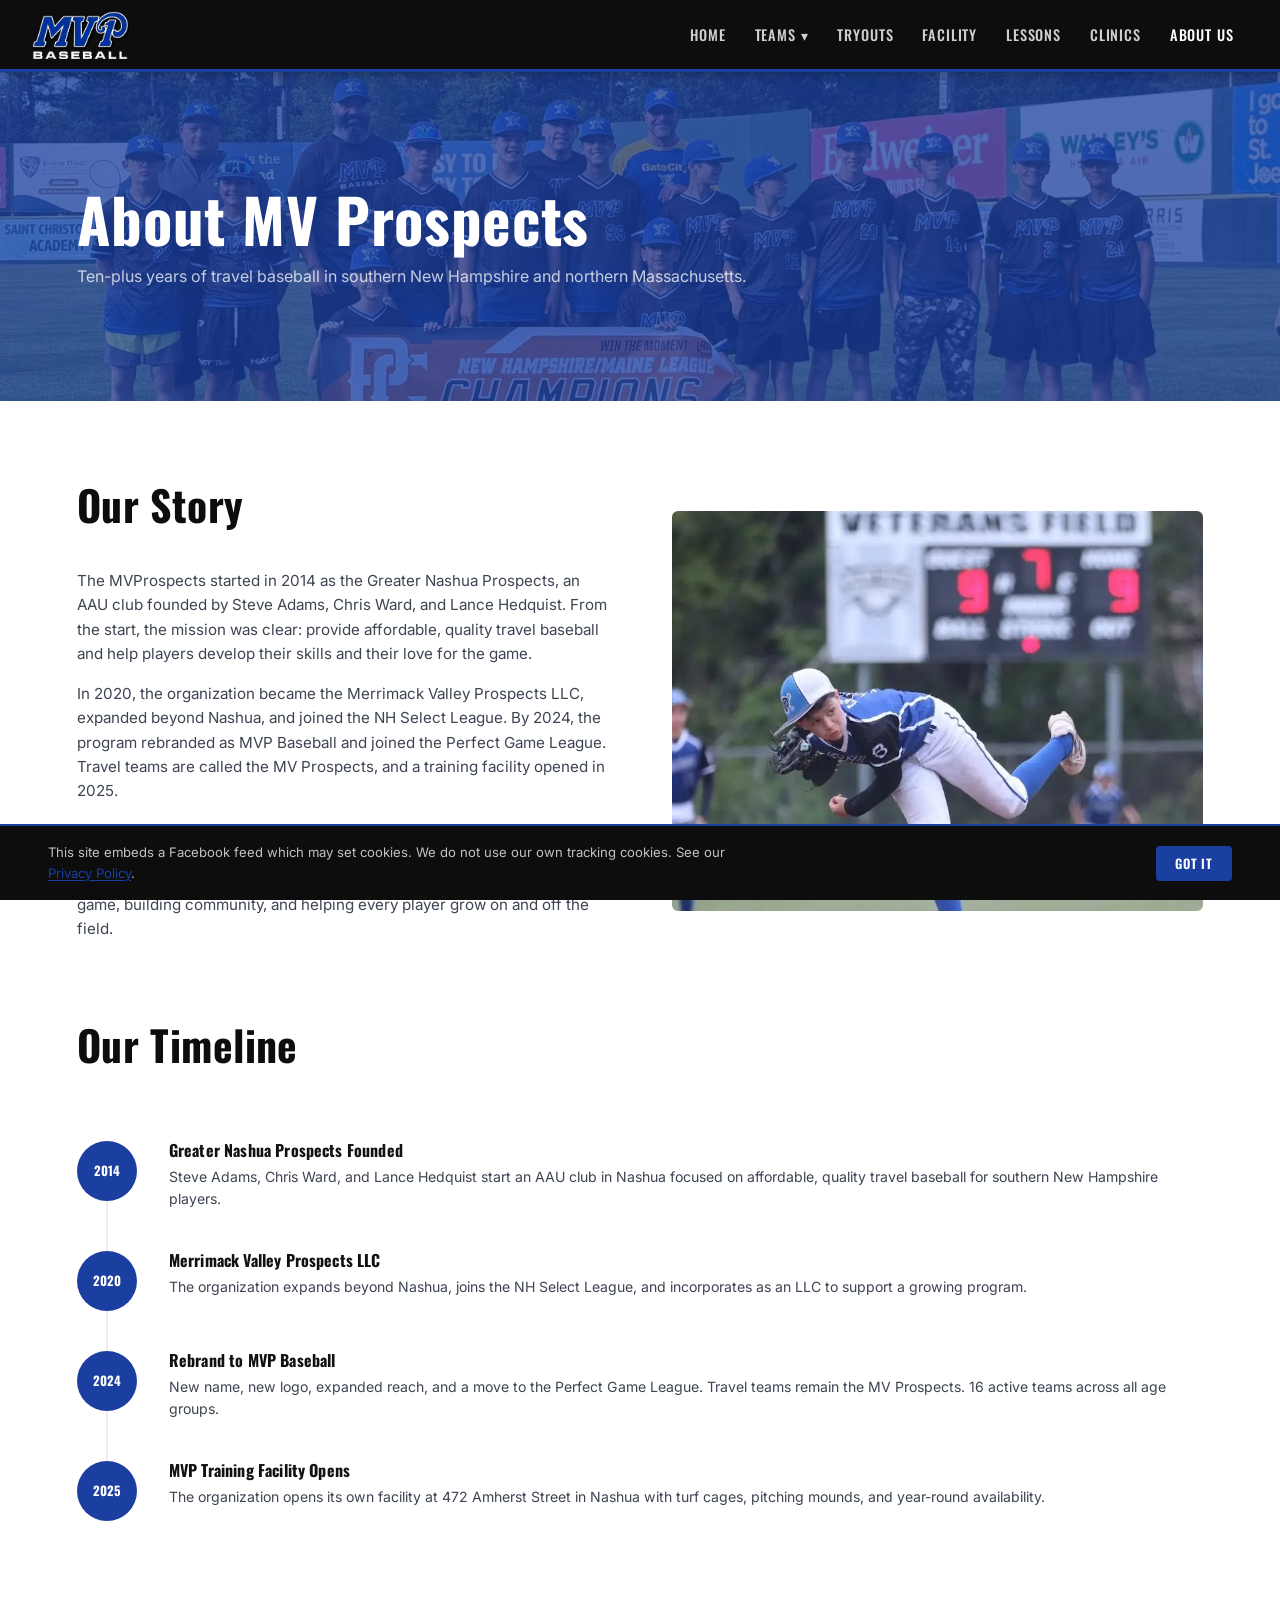
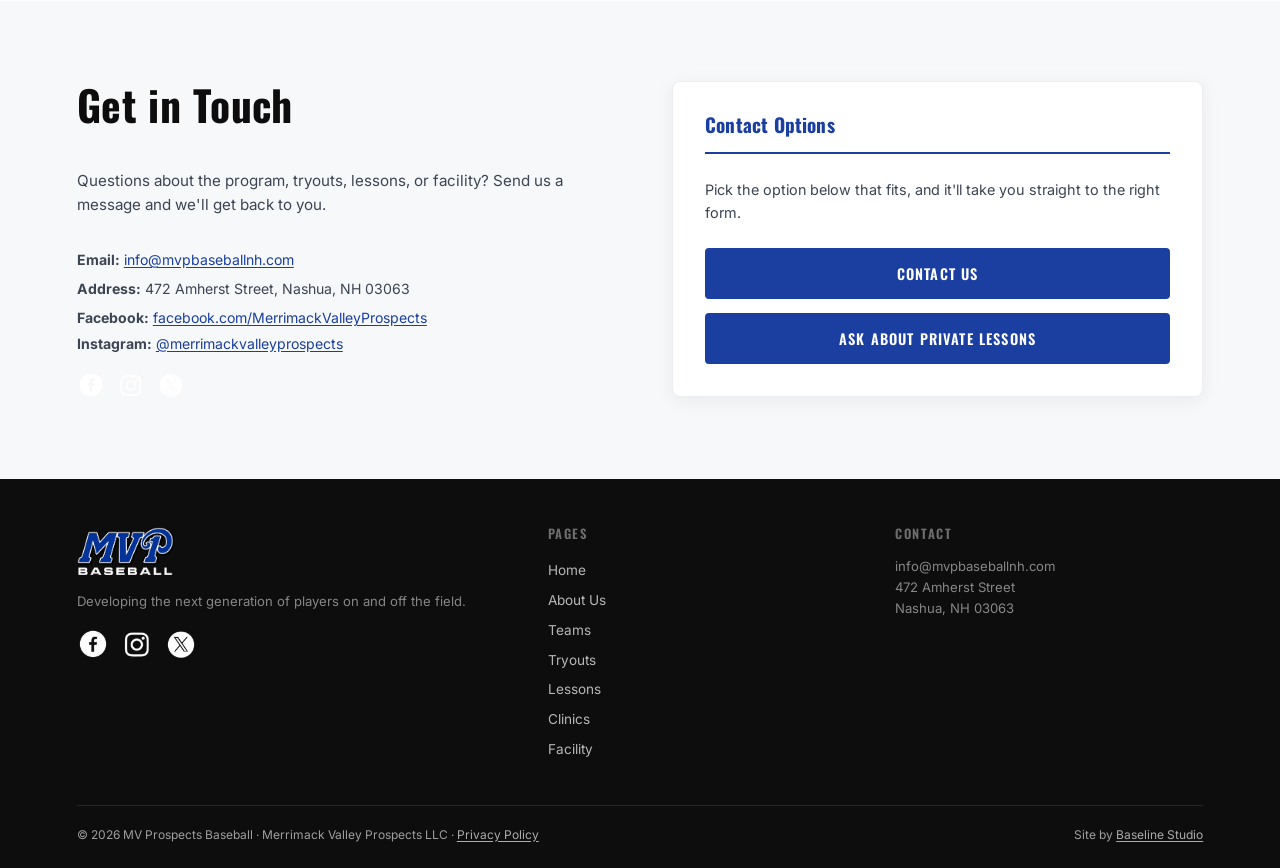
==== commit 17bc3183: "minor changes" ====
--- a/about.html
+++ b/about.html
@@ -57,7 +57,7 @@
       <div>
         <div class="section-header"><h2>Our Story</h2></div>
         <p style="color:var(--gray-700);margin-bottom:1rem;font-size:0.95rem;">The MVProspects started in 2014 as the Greater Nashua Prospects, an AAU club founded by Steve Adams, Chris Ward, and Lance Hedquist. From the start, the mission was clear: provide affordable, quality travel baseball and help players develop their skills and their love for the game.</p>
-        <p style="color:var(--gray-700);margin-bottom:1rem;font-size:0.95rem;">In 2020, the organization became the Merrimack Valley Prospects LLC, expanded beyond Nashua, and joined the NH Select League. By 2024, the program rebranded as MVP Baseball, with travel teams called the MV Prospects and a training facility that opened in 2025.</p>
+        <p style="color:var(--gray-700);margin-bottom:1rem;font-size:0.95rem;">In 2020, the organization became the Merrimack Valley Prospects LLC, expanded beyond Nashua, and joined the NH Select League. By 2024, the program rebranded as MVP Baseball and joined the Perfect Game League. Travel teams are called the MV Prospects, and a training facility opened in 2025.</p>
         <p style="color:var(--gray-700);font-size:0.95rem;">Over the years MVP has grown to 16 teams, sent 13 groups and 156 players to Cooperstown, and created memories for hundreds of kids across the region. Success here isn't only measured in wins. It's about a love for the game, building community, and helping every player grow on and off the field.</p>
       </div>
       <div class="split-img img-zoom about-action3" style="overflow:hidden;border-radius:6px;">
@@ -85,7 +85,7 @@
         <div class="timeline-year">2024</div>
         <div class="timeline-content">
           <h3>Rebrand to MVP Baseball</h3>
-          <p>New name, new logo, expanded reach. Travel teams remain the MV Prospects. 16 active teams across all age groups.</p>
+          <p>New name, new logo, expanded reach, and a move to the Perfect Game League. Travel teams remain the MV Prospects. 16 active teams across all age groups.</p>
         </div>
       </div>
       <div class="timeline-item fade-in stagger-4" style="padding-bottom:0;">
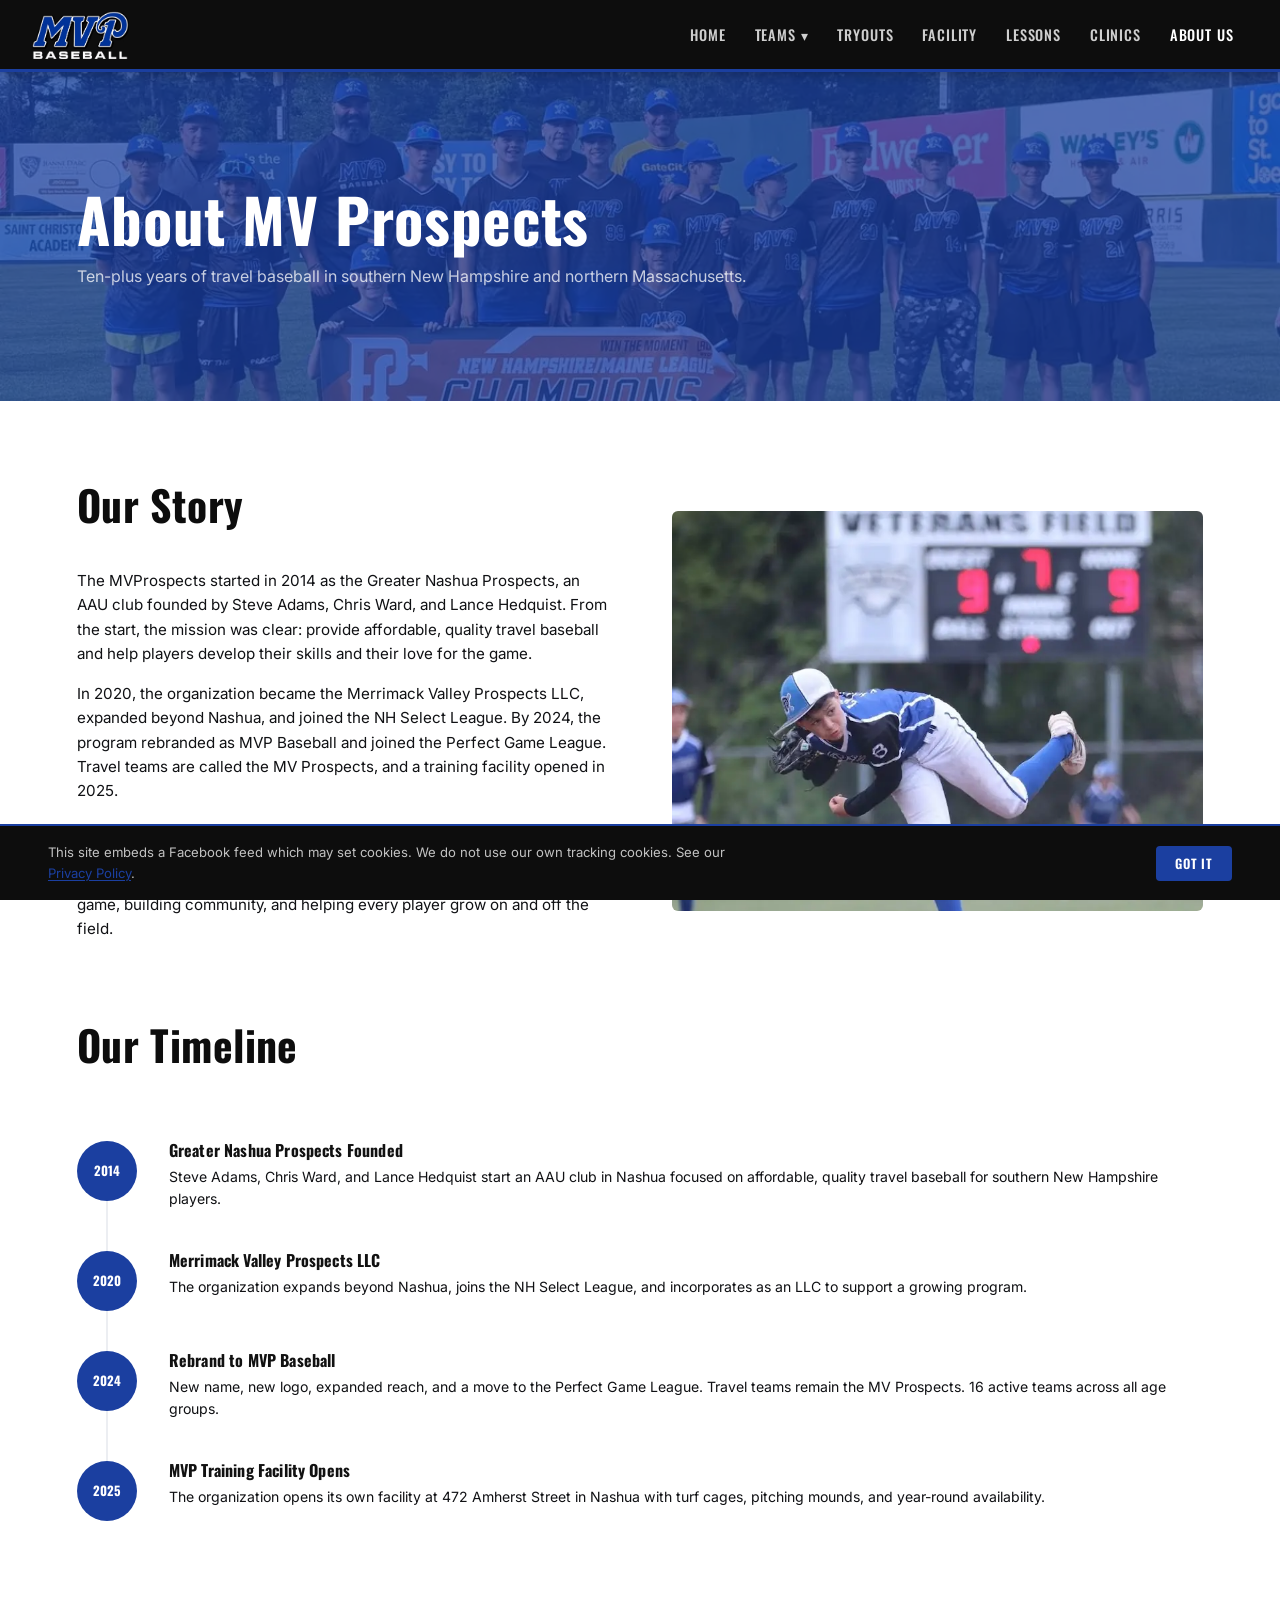
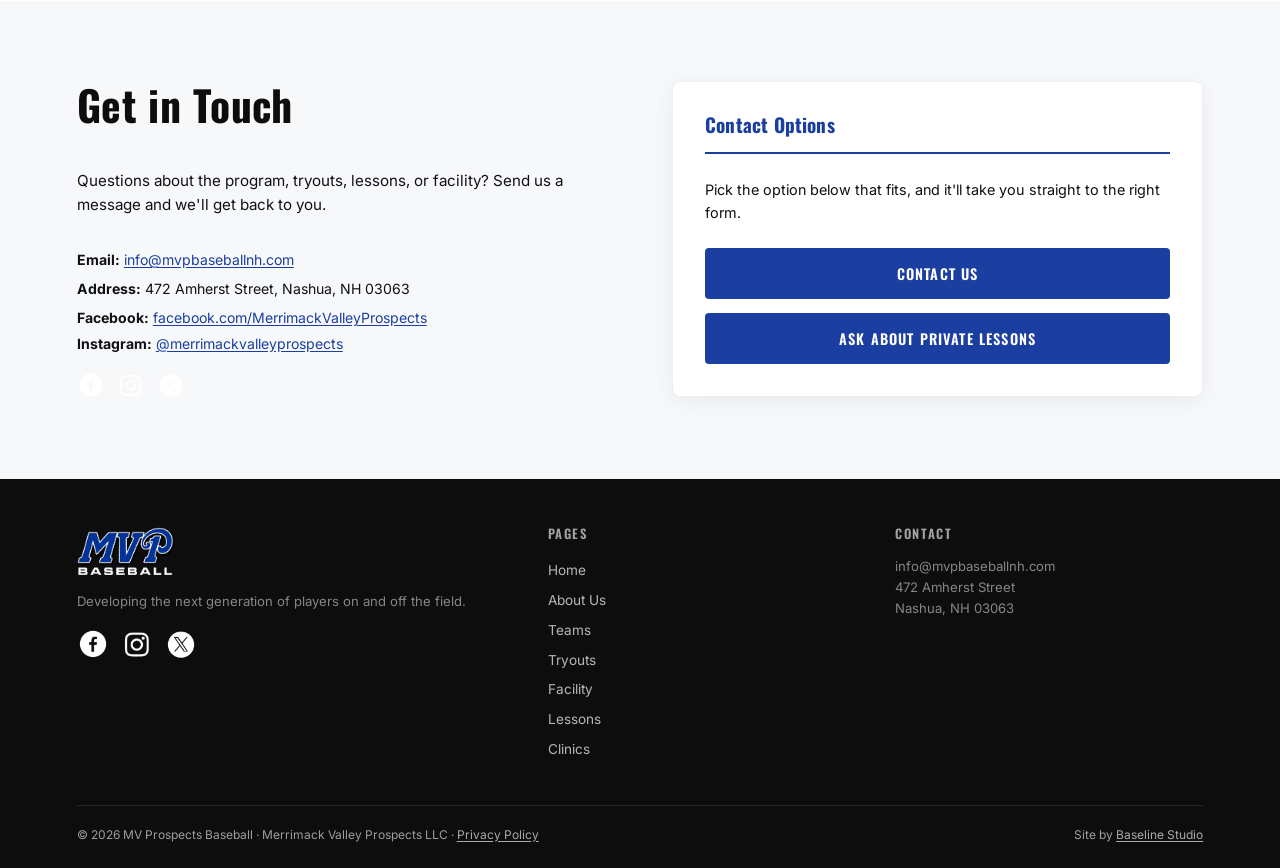
==== commit 8e1731a5: "minor fixes (accesibility, optimization, etc.)" ====
--- a/about.html
+++ b/about.html
@@ -110,9 +110,9 @@
           <p style="font-size:0.88rem;color:var(--gray-700);margin-bottom:0.2rem;"><strong>Facebook:</strong> <a href="https://www.facebook.com/MerrimackValleyProspects/" target="_blank" style="color:var(--blue);">facebook.com/MerrimackValleyProspects</a></p>
           <p style="font-size:0.88rem;color:var(--gray-700);margin-bottom:1rem;"><strong>Instagram:</strong> <a href="https://www.instagram.com/merrimackvalleyprospects/" target="_blank" style="color:var(--blue);">@merrimackvalleyprospects</a></p>
           <div style="display:flex;gap:0.75rem;margin-top:0.5rem;">
-            <a href="https://www.facebook.com/MerrimackValleyProspects/" target="_blank"><img src="assets/facebook_logo.avif" alt="Facebook" style="width:28px;height:28px;object-fit:contain;"></a>
-            <a href="https://www.instagram.com/merrimackvalleyprospects/" target="_blank"><img src="assets/insta_logo.avif" alt="Instagram" style="width:28px;height:28px;object-fit:contain;"></a>
-            <a href="https://x.com/prospectsvalley" target="_blank"><img src="assets/x_logo.avif" alt="X" style="width:28px;height:28px;object-fit:contain;"></a>
+            <a href="https://www.facebook.com/MerrimackValleyProspects/" target="_blank"><img src="assets/facebook_logo.avif" loading="lazy" decoding="async" alt="Facebook" style="width:28px;height:28px;object-fit:contain;"></a>
+            <a href="https://www.instagram.com/merrimackvalleyprospects/" target="_blank"><img src="assets/insta_logo.avif" loading="lazy" decoding="async" alt="Instagram" style="width:28px;height:28px;object-fit:contain;"></a>
+            <a href="https://x.com/prospectsvalley" target="_blank"><img src="assets/x_logo.avif" loading="lazy" decoding="async" alt="X" style="width:28px;height:28px;object-fit:contain;"></a>
           </div>
         </div>
       </div>
--- a/styles.css
+++ b/styles.css
@@ -15,7 +15,7 @@
   --gray-50:    #F7F8FA;
   --gray-100:   #ECEEF2;
   --gray-400:   #6B7280;
-  --gray-700:   #3D4452;
+  --gray-700:   #101114;
   --nav-h:      72px;
 }
 
@@ -410,6 +410,20 @@
 .instructor-awards ul { list-style: none; }
 .instructor-awards li { font-size: 0.78rem; color: var(--gray-700); padding: 0.18rem 0; }
 .instructor-awards li::before { content: '· '; color: var(--blue); font-weight: 700; }
+.instructor-bio-clamp {
+  max-height: 4.9em; overflow: hidden;
+}
+.instructor-bio-clamp.expanded {
+  max-height: none; overflow: visible;
+}
+.instructor-read-more {
+  /* padding (not margin) so the tap target clears the 24px WCAG 2.5.8 minimum;
+     margins are trimmed to match so the card layout is unchanged */
+  background: none; border: none; padding: 0.3rem 0;
+  color: var(--blue); font-weight: 600; font-size: 0.85rem;
+  cursor: pointer; display: block; margin-top: 0; margin-bottom: 0.5rem;
+}
+.instructor-read-more:hover { text-decoration: underline; }
 
 /* CLINICS */
 .clinic-card {
@@ -422,12 +436,15 @@
   display: flex; justify-content: space-between; align-items: center;
 }
 .clinic-header h3 { color: var(--white); font-size: 1.1rem; }
-.clinic-badge {
-  background: var(--gold); color: var(--black);
-  font-family: 'Oswald', sans-serif; font-size: 0.7rem; font-weight: 700;
-  padding: 0.25rem 0.6rem; border-radius: 3px; letter-spacing: 0.08em; text-transform: uppercase;
-}
 .clinic-body { padding: 1.5rem; }
+/* Accordion behavior: clinic-header becomes a <summary>, native and accessible */
+details.clinic-card summary { cursor: pointer; list-style: none; }
+details.clinic-card summary::-webkit-details-marker { display: none; }
+details.clinic-card summary::marker { content: ''; }
+.clinic-chevron { color: rgba(255,255,255,0.85); transition: transform 0.2s ease; display: inline-block; }
+details.clinic-card[open] .clinic-chevron { transform: rotate(180deg); }
+/* Explicit hide/show instead of relying only on implicit <details> UA behavior */
+details.clinic-card:not([open]) .clinic-body { display: none; }
 .clinic-body p { font-size: 0.88rem; color: var(--gray-700); margin-bottom: 1rem; }
 .clinic-meta { display: flex; gap: 1rem; flex-wrap: wrap; margin-bottom: 1rem; }
 .clinic-meta-item { font-size: 0.8rem; color: var(--gray-700); display: flex; align-items: center; gap: 0.35rem; }
@@ -461,7 +478,7 @@
 .footer-brand p { font-size: 0.82rem; color: rgba(255,255,255,0.5); line-height: 1.6; }
 .footer-col h4 {
   font-family: 'Oswald', sans-serif; font-size: 0.8rem; font-weight: 600;
-  letter-spacing: 0.12em; text-transform: uppercase; color: rgba(255,255,255,0.4); margin-bottom: 0.9rem;
+  letter-spacing: 0.12em; text-transform: uppercase; color: rgba(255,255,255,0.62); margin-bottom: 0.9rem;
 }
 .footer-col a { display: block; font-size: 0.85rem; color: rgba(255,255,255,0.7); padding: 0.25rem 0; transition: color 0.15s; }
 .footer-col a:hover { color: var(--white); }
@@ -503,7 +520,6 @@
   width: max-content;
   animation: galleryScroll 32s linear infinite;
 }
-.gallery-track:hover { animation-play-state: paused; }
 .gallery-track img {
   height: 280px; width: 380px;
   object-fit: cover; border-radius: 6px;
@@ -535,6 +551,9 @@
 
   /* Swift buttons smaller on mobile */
   .swift-btn { font-size: 0.72rem !important; padding: 0.6rem 1rem !important; letter-spacing: 0.04em !important; }
+
+  /* Full-width CTA buttons on mobile only, desktop layout stays as authored */
+  .mobile-full-btn { display: block !important; width: 100% !important; text-align: center !important; }
 
   .footer-grid { grid-template-columns: 1fr !important; text-align: center; }
   .footer-two-col { display: grid !important; grid-template-columns: 1fr; gap: 1.5rem; }
@@ -602,6 +621,13 @@
 
 
 /* ANIMATIONS */
+/* Without JS nothing adds .visible, so the reveal classes must not hide
+   content in the first place. Keep this rule above the definitions below. */
+html:not(.js) .fade-in,
+html:not(.js) .fade-in-left,
+html:not(.js) .fade-in-right {
+  opacity: 1 !important; transform: none !important;
+}
 .fade-in {
   opacity: 0; transform: translateY(22px);
   transition: opacity 0.7s var(--ease-out), transform 0.7s var(--ease-out);
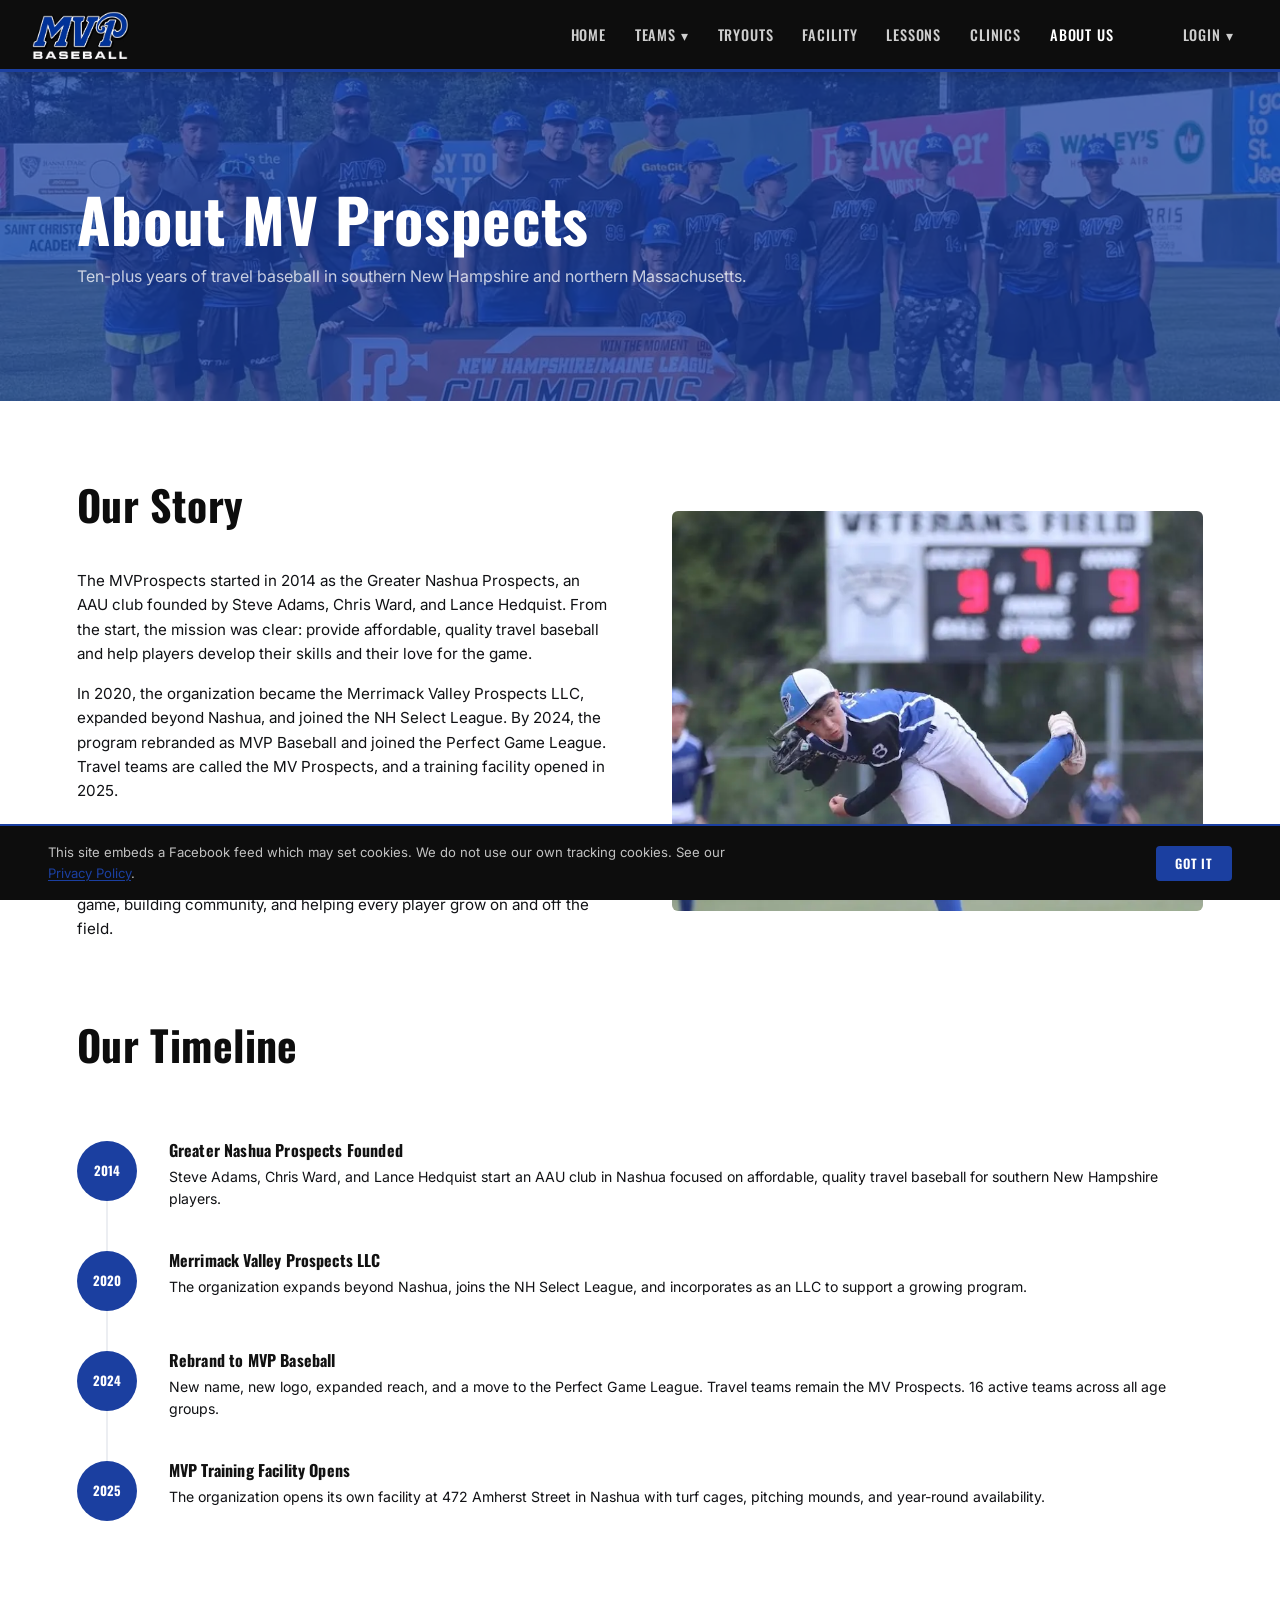
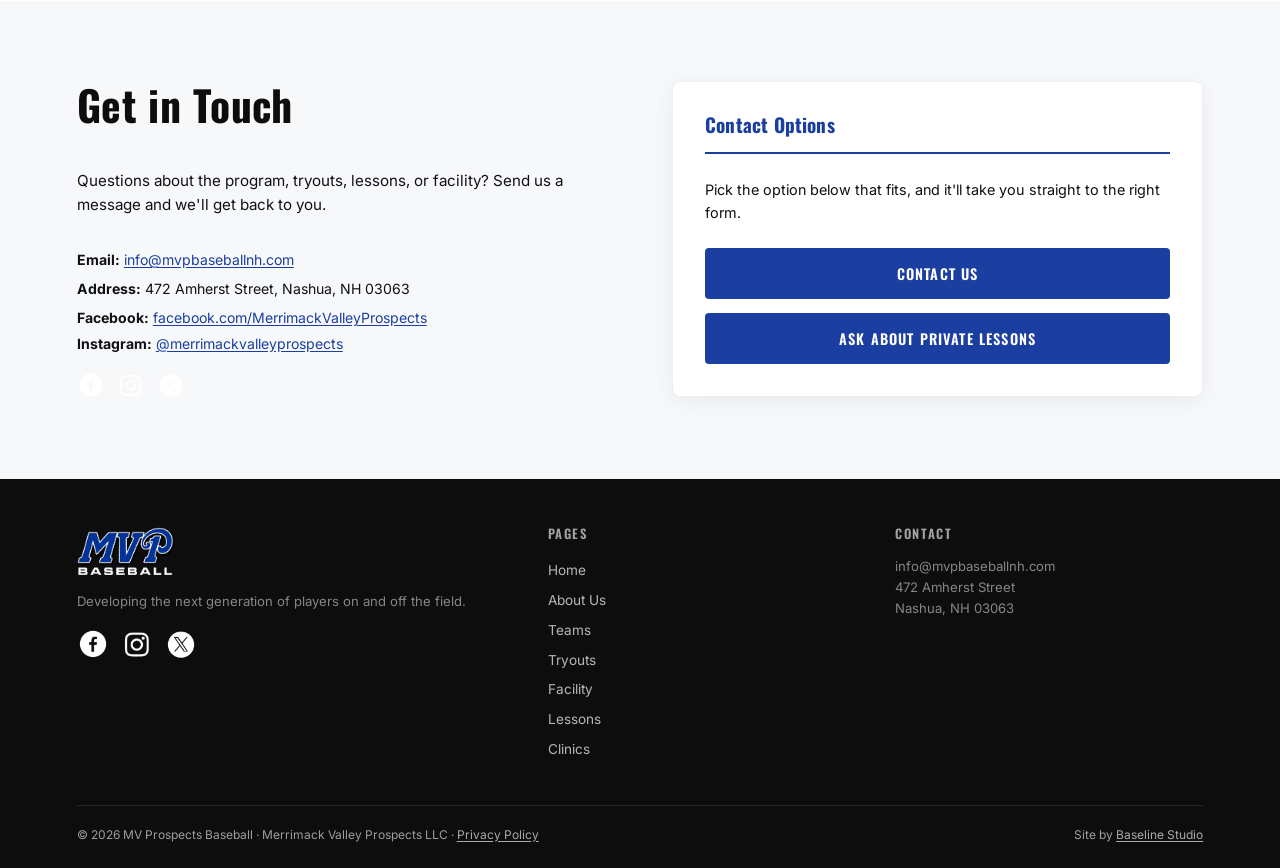
==== commit f6aed6f8: "Add Login menu, update teams for 2027 season - Nav: Login dropdown (Byga team account, Swift facilit" ====
--- a/about.html
+++ b/about.html
@@ -58,7 +58,7 @@
         <div class="section-header"><h2>Our Story</h2></div>
         <p style="color:var(--gray-700);margin-bottom:1rem;font-size:0.95rem;">The MVProspects started in 2014 as the Greater Nashua Prospects, an AAU club founded by Steve Adams, Chris Ward, and Lance Hedquist. From the start, the mission was clear: provide affordable, quality travel baseball and help players develop their skills and their love for the game.</p>
         <p style="color:var(--gray-700);margin-bottom:1rem;font-size:0.95rem;">In 2020, the organization became the Merrimack Valley Prospects LLC, expanded beyond Nashua, and joined the NH Select League. By 2024, the program rebranded as MVP Baseball and joined the Perfect Game League. Travel teams are called the MV Prospects, and a training facility opened in 2025.</p>
-        <p style="color:var(--gray-700);font-size:0.95rem;">Over the years MVP has grown to 16 teams, sent 13 groups and 156 players to Cooperstown, and created memories for hundreds of kids across the region. Success here isn't only measured in wins. It's about a love for the game, building community, and helping every player grow on and off the field.</p>
+        <p style="color:var(--gray-700);font-size:0.95rem;">Over the years MVP has grown to 15 teams, sent 13 groups and 156 players to Cooperstown, and created memories for hundreds of kids across the region. Success here isn't only measured in wins. It's about a love for the game, building community, and helping every player grow on and off the field.</p>
       </div>
       <div class="split-img img-zoom about-action3" style="overflow:hidden;border-radius:6px;">
         <img src="assets/action3.webp" onerror="this.onerror=null;this.src='assets/action3.jpg';" style="width:100%;height:100%;object-fit:cover;" loading="lazy" alt="MV Prospects game action">
--- a/styles.css
+++ b/styles.css
@@ -83,6 +83,8 @@
   border-bottom: 1px solid var(--gray-100);
 }
 .nav-dropdown a:hover { background: var(--gray-50); color: var(--blue); }
+.nav-links .nav-login { margin-left: 2.5rem; }
+.nav-dropdown-login { left: auto; right: 0; grid-template-columns: 1fr; min-width: 240px; }
 .nav-cta {
   margin-left: 0.8rem;
   padding: 0 1.2rem !important;
@@ -131,6 +133,12 @@
   border-bottom: 1px solid rgba(255,255,255,0.08); text-align: left; width: 100%;
 }
 .mobile-menu a:hover, .mobile-menu button:hover { color: var(--white); background: rgba(255,255,255,0.05); }
+.mobile-menu-heading {
+  padding: 1.1rem 1.5rem 0.4rem;
+  font-family: 'Oswald', sans-serif; font-size: 0.75rem; font-weight: 600;
+  letter-spacing: 0.12em; text-transform: uppercase; color: var(--blue-light);
+}
+.mobile-menu a.mobile-sublink { padding: 0.6rem 2rem; font-size: 0.82rem; }
 
 main { padding-top: var(--nav-h); min-height: 100vh; display: block; }
 
@@ -334,6 +342,11 @@
   transition: all 0.15s; white-space: nowrap;
 }
 .team-actions a:hover { background: var(--blue); color: var(--white); border-color: var(--blue); }
+.team-soon {
+  font-family: 'Oswald', sans-serif; font-size: 0.72rem; font-weight: 600;
+  letter-spacing: 0.08em; text-transform: uppercase; color: var(--blue);
+  white-space: nowrap;
+}
 
 /* TRYOUTS */
 .tryout-dates { background: var(--gray-50); border-radius: 6px; padding: 1.5rem; margin-bottom: 2rem; }
